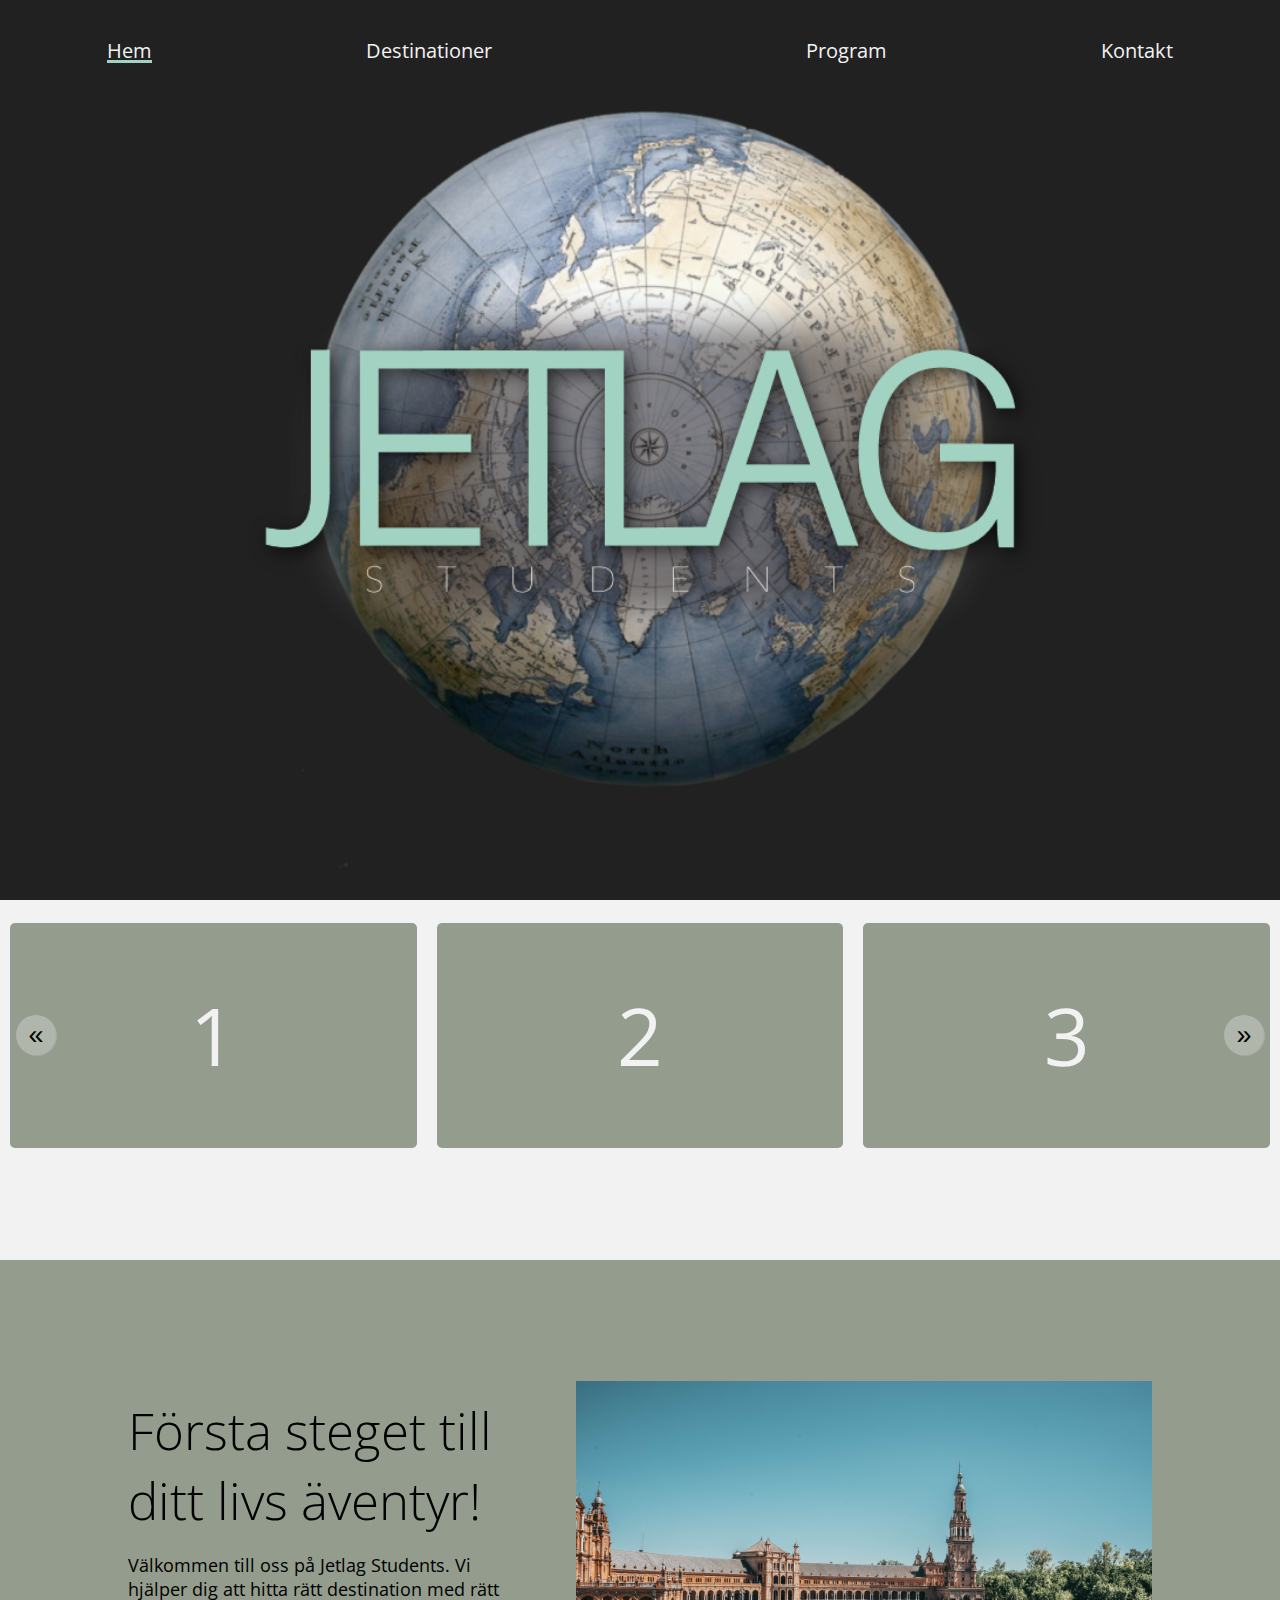
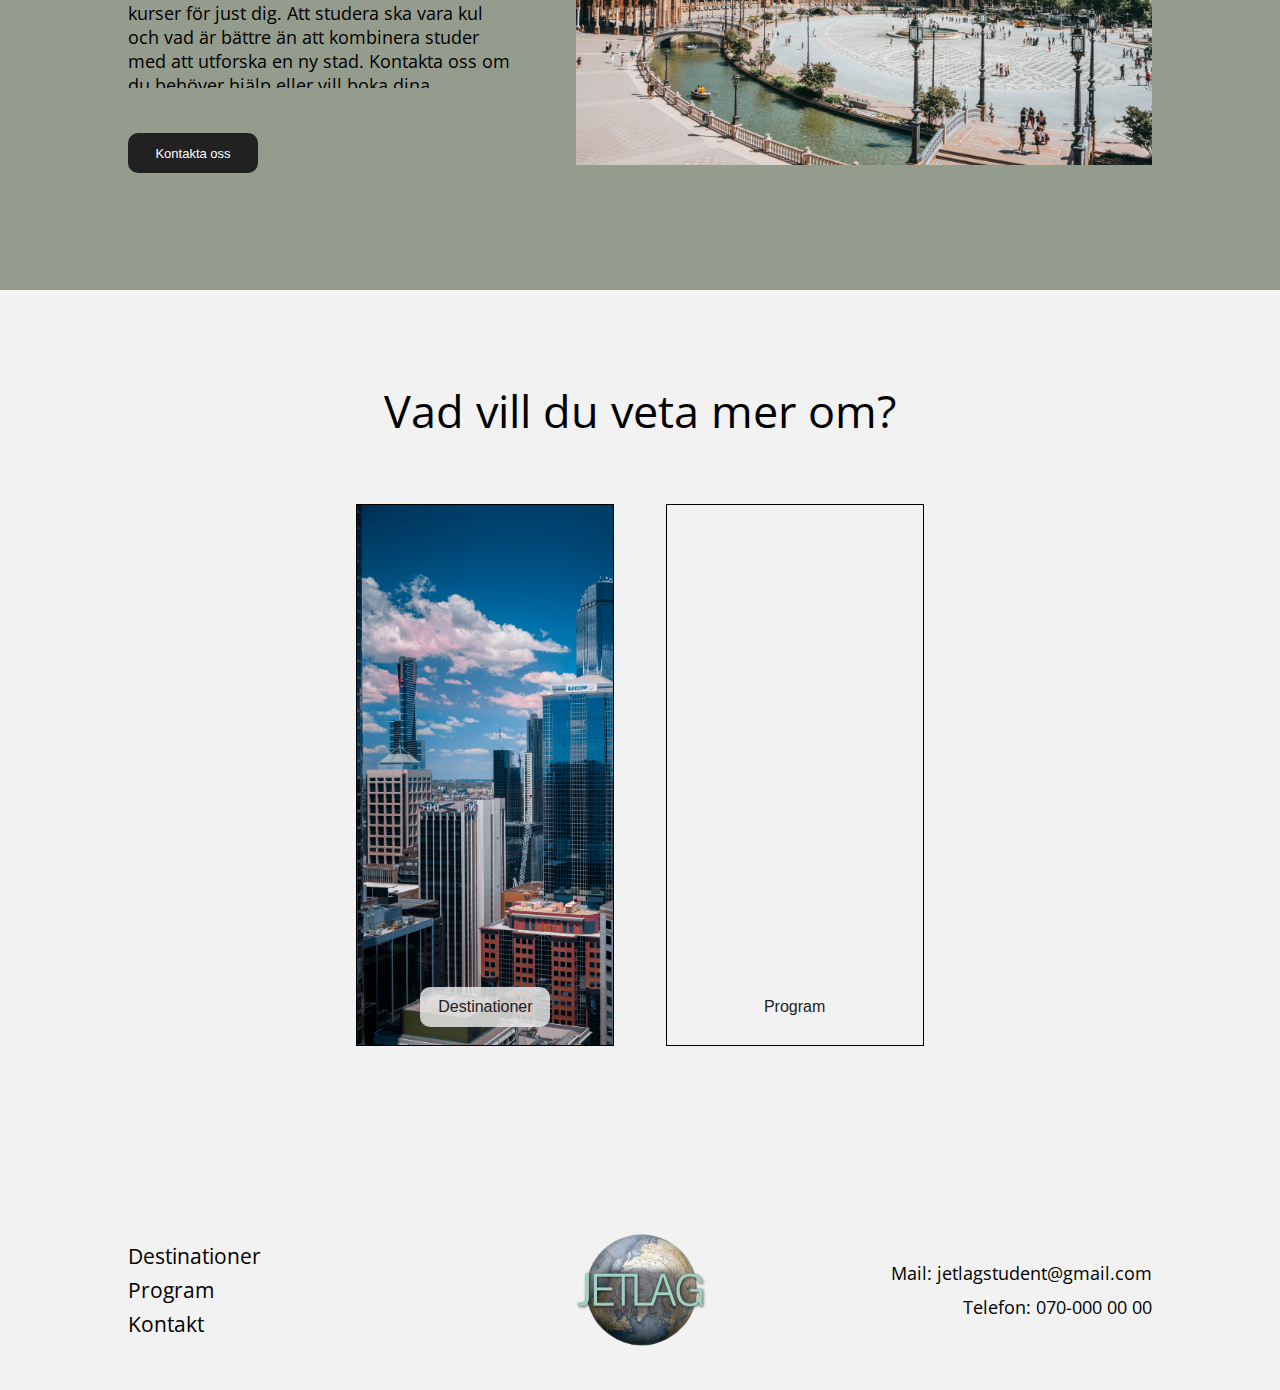
==== Kodstruktur/index.html @ 20ce4f60 "Nu börjar det likna något iaf, fortfarande igång med karusellen" ====
<!DOCTYPE html>
<html>
  <head>
    <meta charset="UTF-8" />
    <title>Jetlag Students</title>
    <link rel="stylesheet" href="css_files/base.css" />
    <link rel="stylesheet" href="css_files/home.css" />
    <link rel="preconnect" href="https://fonts.gstatic.com" />
    <link
      href="https://fonts.googleapis.com/css2?family=Open+Sans:wght@300&display=swap"
      rel="stylesheet"
    />
    <link rel="preconnect" href="https://fonts.gstatic.com" />
    <link
      href="https://fonts.googleapis.com/css2?family=Montserrat:wght@200&display=swap"
      rel="stylesheet"
    />
  </head>

  <body>
    <div class="topDiv">
      <nav>
        <a href id="homePage" ="index.html">Hem</a>
        <a href="destinations.html">Destinationer</a>
        <div id="navLogo">
          <img id="logoSmall" src="bilder/logosmall.png" alt="logo" />
        </div>
        <a href="programs.html">Program</a>
        <a href="contact.html">Kontakt</a>
      </nav>
      <div id="imgContainer">
        <img id="homePicture" src="bilder/logogreen-white-1.png" />
      </div>
    </div>

    <div id="homeStudents">
      <div class="carousel">
        <button class="button-prev">«</button>
        <div class="carousel-cell" id="firstCell"></div>
        <div class="carousel-cell" id="secondCell"></div>
        <div class="carousel-cell" id="thirdCell"></div>
        <div class="carousel-cell" id="fourthCell"></div>
        <div class="carousel-cell" id="fitfthCell"></div>
        <div class="carousel-cell" id="sixthCell"></div>
        <button class="button-next">»</button>
      </div>
    </div>

    <div id="homeContact">
      <div id="info">
        <h1 id="h1Info">Första steget till ditt livs äventyr!</h1>
        <p>
          Välkommen till oss på Jetlag Students. Vi hjälper dig att hitta rätt
          destination med rätt kurser för just dig. Att studera ska vara kul och
          vad är bättre än att kombinera studer med att utforska en ny stad.
          Kontakta oss om du behöver hjälp eller vill boka dina utladsstudier
        </p>
        <a href="contact.html">
          <button id="button">Kontakta oss</button>
        </a>
      </div>
      <div id="image">
        <img
          id="imageContact"
          src="bilder/joan-oger-oBprHcCwI2k-unsplash.jpg"
        />
      </div>
    </div>

    <div id="homeLinks">
      <hi id="h1Links">Vad vill du veta mer om?</hi>
      <div id="linkContainer">
        <div id="destinations">
          <a href="destinations.html">
            <button class="buttonLinks">Destinationer</button>
          </a>
        </div>
        <div id="programs">
          <a href="programs.html">
            <button class="buttonLinks">Program</button>
          </a>
        </div>
      </div>
    </div>

    <div id="footer">
      <div id="footerLink">
        <a class="aFooter" href="destinations.html">Destinationer</a>
        <a class="aFooter" href="programs.html">Program</a>
        <a class="aFooter" href="contact.html">Kontakt</a>
      </div>

      <div id="footerImage">
        <img id="logoSmallFotter" src="bilder/logosmall.png" alt="logosmall" />
      </div>

      <div id="footerInfo">
        <p class="pFooter">Mail: jetlagstudent@gmail.com</p>
        <p class="pFooter">Telefon: 070-000 00 00</p>
      </div>
    </div>

    <script src="js_files/database.js"></script>
    <script src="js_files/home.js"></script>
  </body>
</html>
---- Kodstruktur/css_files/base.css ----
html {
  margin: 0px;
}

body {
  height: 100vh;
  margin: 0;
  overflow: scoll;
  background-color: #f2f2f2;
}

.topDiv {
  height: 100vh;
  width: 100vw;
}

nav {
  width: 100%;
  display: flex;
  z-index: 10;
  height: 100px;
  position: absolute;
}

nav > a {
  text-decoration: none;
  flex-grow: 1;
  display: flex;
  justify-content: center;
  align-items: center;
  font-family: "Open Sans", sans-serif;
  font-size: 20px;
  color: #212121;
}
#logoSmall {
  height: 100px;
  width: 100px;
  background-size: cover;
  z-index: 10;
  margin: 0;
}

#logoSmallFotter {
  height: 150px;
  width: 150px;
  background-size: cover;
  z-index: 10;
}

#footer {
  width: 100vw;
  height: 200px;
  display: flex;
  align-items: center;
  justify-content: center;
  flex-direction: row;
}

#footer > div {
  height: 200px;
  width: 100%;
}

#footerLink {
  display: flex;
  flex-direction: column;
  justify-content: center;
  margin-left: 10vw;
}

.aFooter {
  text-decoration: none;
  color: black;
  font-size: 2.3vh;
  margin-top: 3px;
  margin-bottom: 3px;
}

#footerImage {
  display: flex;
  align-items: center;
  justify-content: center;
} 

#footerInfo {
  display: flex;
  flex-direction: column;
  justify-content: center;
  align-items: flex-end;
  margin-right: 10vw;
}

.pFooter {
  margin-bottom: 5px;
  margin-top: 5px;
}
---- Kodstruktur/css_files/home.css ----
body {
  margin: 0;
  font-family: "Open Sans", sans-serif;
}

#homePage {
  text-decoration: underline 3px #a3d2c2;
}
/* bilden */
.topDiv {
  background-color: #212121;
}

#homePicture {
  width: 100vw;
  height: 100vh;
  margin: 0;
  object-fit: contain;
}

#imgContainer {
  height: 100vh;
  width: 100vw;
  display: flex;
  justify-content: center;
  align-items: center;
}

/* studentkommentarer */
#homeStudents {
  box-sizing: border-box;
  height: 30vh;
  margin-bottom: 10vh;
  width: 100%;
}

/* länk till kontaktsidan */
#homeContact {
  width: 100%;
  height: 70vh;
  background-color: #949c8e;
  margin-top: 10vh;
  margin-bottom: 10vh;
  display: flex;
  align-items: center;
  flex-direction: row;
}

#info {
  margin-left: 10vw;
  margin-right: 5vw;
  max-width: 50vw;
  max-height: 40vh;
}

#h1Info {
  margin-top: 0;
  margin-bottom: 2vh;
  font-size: 4vw;
  font-weight: lighter;
  max-height: 25vh;
  overflow: hidden;
}

p {
  font-size: 2vh;
  overflow: scroll;
  max-height: 15vh;
  max-width: 50vw;
}

#button {
  background-color: #212121;
  color: white;
  height: 40px;
  width: 130px;
  font-size: small;
  border-radius: 10px 10px 10px 10px;
  margin-top: 3vh;
  border: none;
  cursor: pointer;
}

#imageContact {
  height: 50vh;
  width: 45vw;
  margin-right: 10vw;
}

img {
  object-fit: contain;
}

/* länk till destination och program sidorna */
#homeLinks {
  width: 100%;
  height: 80vh;
  display: flex;
  align-items: center;
  flex-direction: column;
  margin-bottom: 10vh;
}

#h1Links {
  font-size: 5vh;
  margin-bottom: 7vh;
}

#linkContainer {
  display: flex;
  flex-direction: row;
}

#destinations {
  height: 60vh;
  width: 20vw;
  border: 1px solid black;
  margin-right: 2vw;
  background-image: url("michael-lee-PUwNVrP7BLQ-unsplash.jpg");
  background-size: cover;
  background-repeat: no-repeat;
  display: flex;
  align-items: flex-end;
  justify-content: center;
}

#programs {
  height: 60vh;
  width: 20vw;
  border: 1px solid black;
  margin-left: 2vw;
  background-image: url("windows-v94mlgvsza4-unsplash.jpg");
  background-size: cover;
  background-repeat: no-repeat;
  display: flex;
  align-items: flex-end;
  justify-content: center;
}

.buttonLinks {
  background-color: rgba(241, 241, 241, 0.8);
  color: #212121;
  height: 40px;
  width: 130px;
  font-size: small;
  border-radius: 10px 10px 10px 10px;
  margin-top: 3vh;
  border: none;
  margin-bottom: 2vh;
  font-size: medium;
  cursor: pointer;
}

/* nav */
nav > a {
  color: #f2f2f2;
}

#logoSmall {
  display: none;
}

#navLogo {
  height: 100px;
  width: 100px;
}

.carousel {
  background: #f2f2f2;
  display: flex;
  height: 100%;
  width: 100%;
  justify-content: center;
  align-items: center;
}

.carousel-cell {
  width: 66%;
  height: 25vh;
  margin: 10px;
  background: #949c8e;
  border-radius: 5px;
  counter-increment: carousel-cell;
  display: flex;
  justify-content: center;
  align-items: center;
}

/* cell number */
.carousel-cell:before {
  display: block;
  text-align: center;
  content: counter(carousel-cell);
  line-height: 200px;
  font-size: 80px;
  color: #f2f2f2;
}

.flickity-page-dots {
  bottom: -40px;
}

#firstCell,
#secondCell,
#thirdCell {
}
#fourthCell,
#fitfthCell,
#sixthCell {
  display: none;
}

.button-prev,
.button-next {
  height: 40px;
  width: 40px;
  background-color: rgba(242, 242, 242, 0.3);
  border: none;
  font-size: 3vh;
  border-radius: 50%;
  box-shadow: 1px 1px rgba(242, 242, 242, 0.2);
  transition-property: all;
  transition-duration: 0.3s;
  transition-timing-function: ease-in;
}

.button-next {
  position: absolute;
  right: 1px;
  margin-right: 15px;
}

.button-prev {
  position: absolute;
  left: 1px;
  margin-left: 15px;
}

.button-prev:hover,
.button-next:hover {
  background-color: #f2f2f2;
  cursor: pointer;
  border: 1px #212121;
}
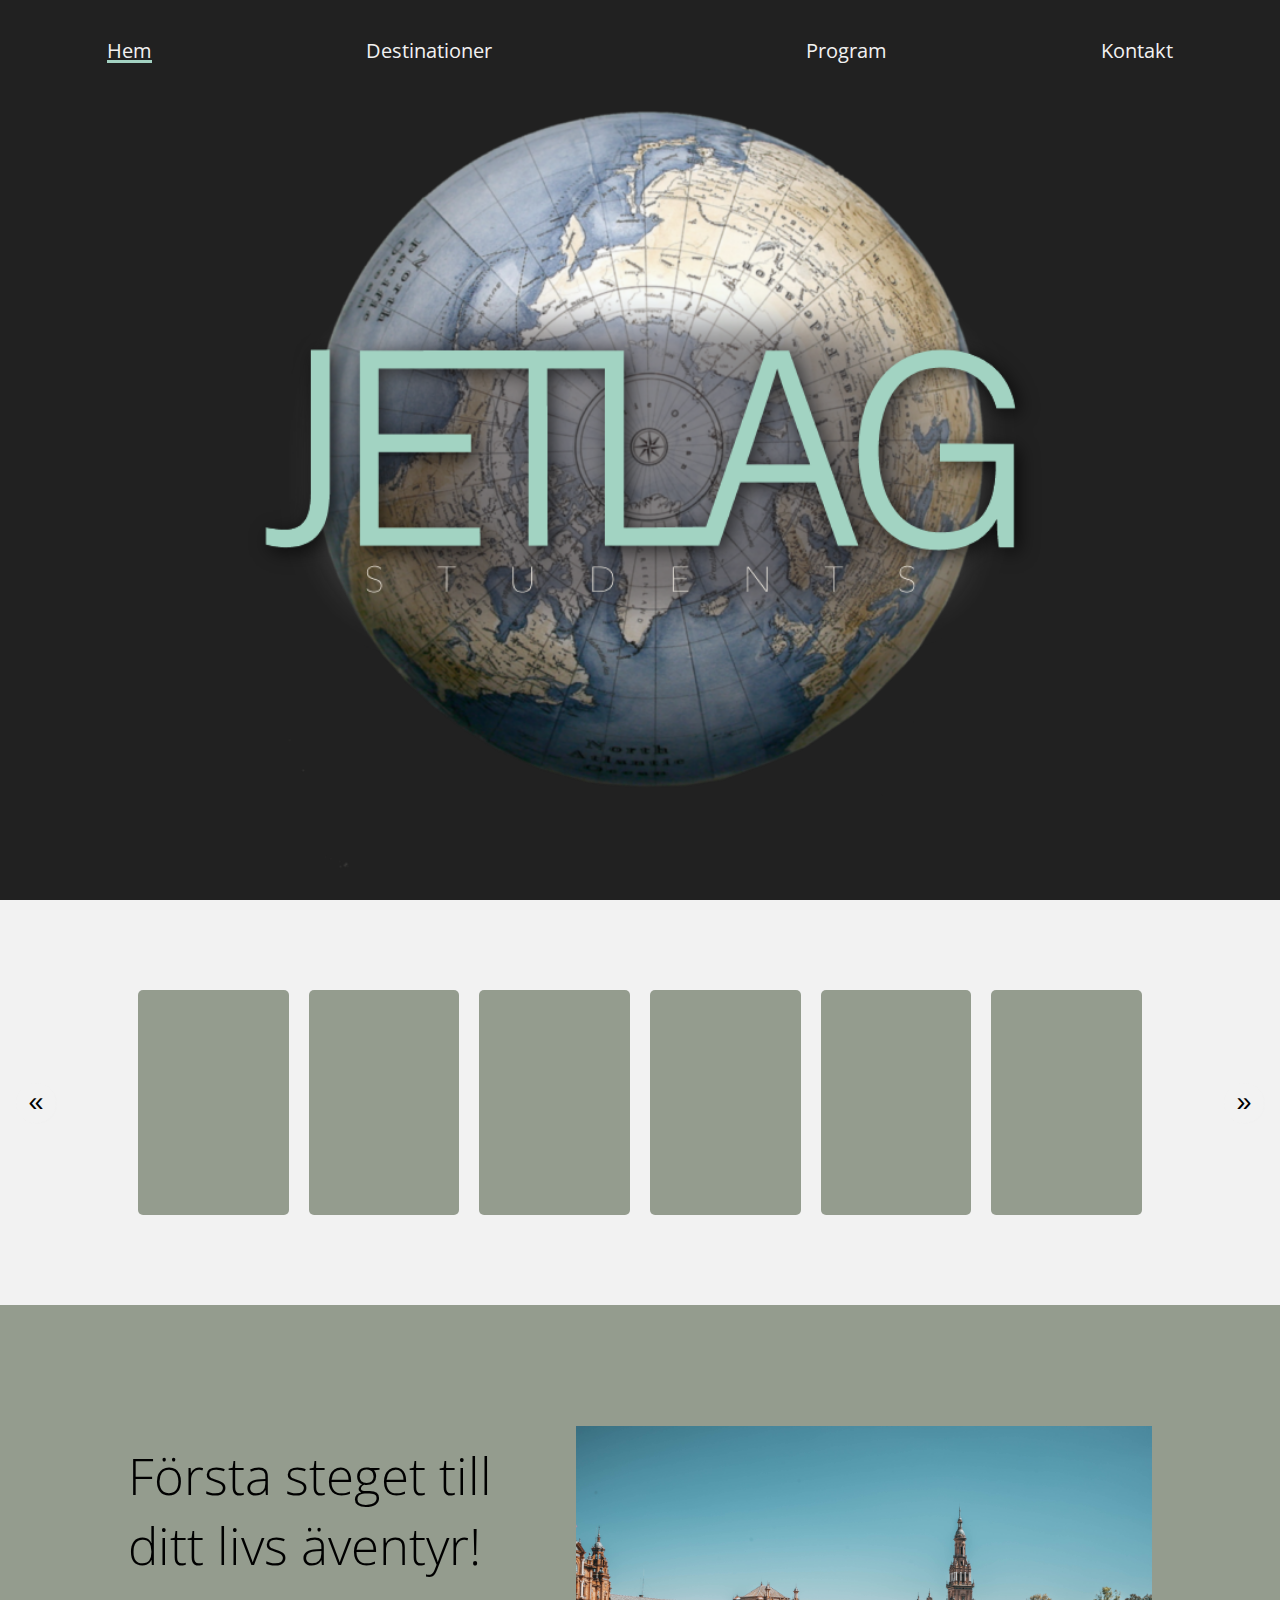
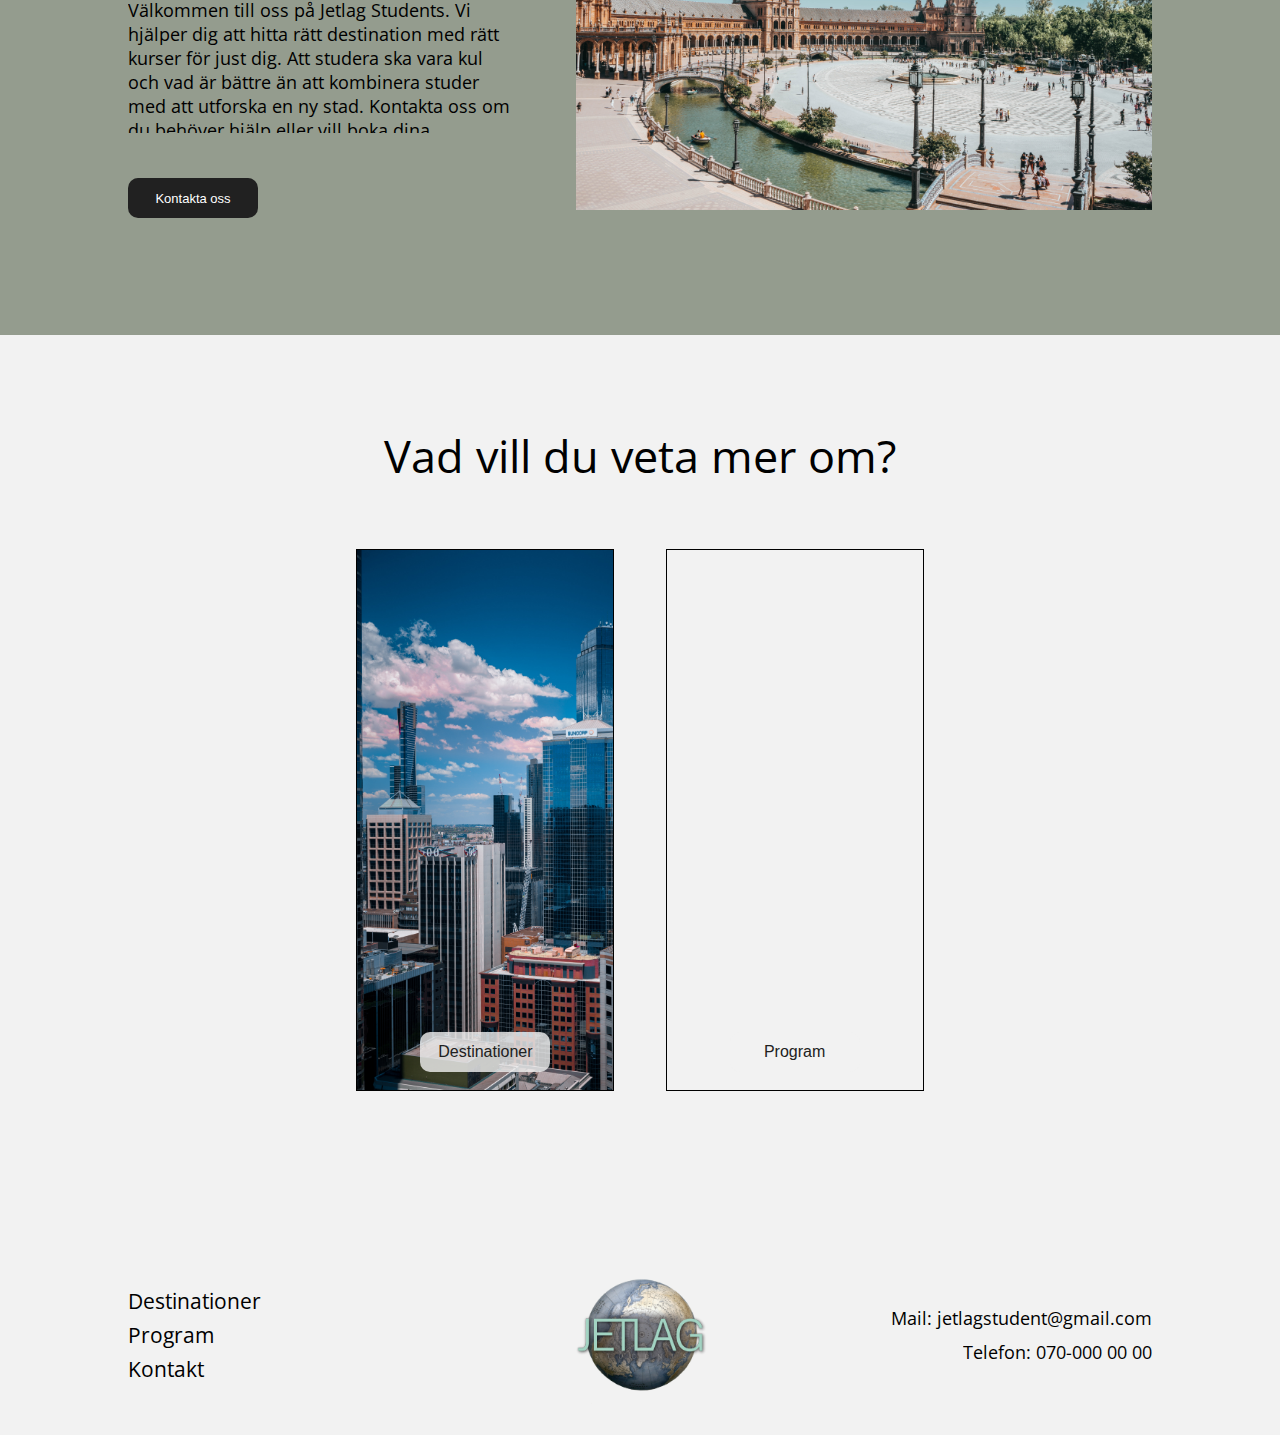
==== commit e170ea2e: "karusellen funkar nästan !!" ====
--- a/Kodstruktur/index.html
+++ b/Kodstruktur/index.html
@@ -1,106 +1,99 @@
 <!DOCTYPE html>
 <html>
-  <head>
-    <meta charset="UTF-8" />
-    <title>Jetlag Students</title>
-    <link rel="stylesheet" href="css_files/base.css" />
-    <link rel="stylesheet" href="css_files/home.css" />
-    <link rel="preconnect" href="https://fonts.gstatic.com" />
-    <link
-      href="https://fonts.googleapis.com/css2?family=Open+Sans:wght@300&display=swap"
-      rel="stylesheet"
-    />
-    <link rel="preconnect" href="https://fonts.gstatic.com" />
-    <link
-      href="https://fonts.googleapis.com/css2?family=Montserrat:wght@200&display=swap"
-      rel="stylesheet"
-    />
-  </head>
 
-  <body>
-    <div class="topDiv">
-      <nav>
-        <a href id="homePage" ="index.html">Hem</a>
-        <a href="destinations.html">Destinationer</a>
-        <div id="navLogo">
-          <img id="logoSmall" src="bilder/logosmall.png" alt="logo" />
-        </div>
-        <a href="programs.html">Program</a>
-        <a href="contact.html">Kontakt</a>
-      </nav>
-      <div id="imgContainer">
-        <img id="homePicture" src="bilder/logogreen-white-1.png" />
+<head>
+  <meta charset="UTF-8" />
+  <title>Jetlag Students</title>
+  <link rel="stylesheet" href="css_files/base.css" />
+  <link rel="stylesheet" href="css_files/home.css" />
+  <link rel="preconnect" href="https://fonts.gstatic.com" />
+  <link href="https://fonts.googleapis.com/css2?family=Open+Sans:wght@300&display=swap" rel="stylesheet" />
+  <link rel="preconnect" href="https://fonts.gstatic.com" />
+  <link href="https://fonts.googleapis.com/css2?family=Montserrat:wght@200&display=swap" rel="stylesheet" />
+</head>
+
+<body>
+  <div class="topDiv">
+    <nav>
+      <a href id="homePage"="index.html">Hem</a>
+      <a href="destinations.html">Destinationer</a>
+      <div id="navLogo">
+        <img id="logoSmall" src="bilder/logosmall.png" alt="logo" />
+      </div>
+      <a href="programs.html">Program</a>
+      <a href="contact.html">Kontakt</a>
+    </nav>
+    <div id="imgContainer">
+      <img id="homePicture" src="bilder/logogreen-white-1.png" />
+    </div>
+  </div>
+
+  <div id="homeStudents">
+    <button class="button-prev">«</button>
+    <div class="carousel">
+      <div class="carousel-cell" id="firstCell"></div>
+      <div class="carousel-cell" id="secondCell"></div>
+      <div class="carousel-cell" id="thirdCell"></div>
+      <div class="carousel-cell" id="fourthCell"></div>
+      <div class="carousel-cell" id="fitfthCell"></div>
+      <div class="carousel-cell" id="sixthCell"></div>
+    </div>
+    <button class="button-next">»</button>
+  </div>
+
+  <div id="homeContact">
+    <div id="info">
+      <h1 id="h1Info">Första steget till ditt livs äventyr!</h1>
+      <p>
+        Välkommen till oss på Jetlag Students. Vi hjälper dig att hitta rätt
+        destination med rätt kurser för just dig. Att studera ska vara kul och
+        vad är bättre än att kombinera studer med att utforska en ny stad.
+        Kontakta oss om du behöver hjälp eller vill boka dina utladsstudier
+      </p>
+      <a href="contact.html">
+        <button id="button">Kontakta oss</button>
+      </a>
+    </div>
+    <div id="image">
+      <img id="imageContact" src="bilder/joan-oger-oBprHcCwI2k-unsplash.jpg" />
+    </div>
+  </div>
+
+  <div id="homeLinks">
+    <hi id="h1Links">Vad vill du veta mer om?</hi>
+    <div id="linkContainer">
+      <div id="destinations">
+        <a href="destinations.html">
+          <button class="buttonLinks">Destinationer</button>
+        </a>
+      </div>
+      <div id="programs">
+        <a href="programs.html">
+          <button class="buttonLinks">Program</button>
+        </a>
       </div>
     </div>
+  </div>
 
-    <div id="homeStudents">
-      <div class="carousel">
-        <button class="button-prev">«</button>
-        <div class="carousel-cell" id="firstCell"></div>
-        <div class="carousel-cell" id="secondCell"></div>
-        <div class="carousel-cell" id="thirdCell"></div>
-        <div class="carousel-cell" id="fourthCell"></div>
-        <div class="carousel-cell" id="fitfthCell"></div>
-        <div class="carousel-cell" id="sixthCell"></div>
-        <button class="button-next">»</button>
-      </div>
+  <div id="footer">
+    <div id="footerLink">
+      <a class="aFooter" href="destinations.html">Destinationer</a>
+      <a class="aFooter" href="programs.html">Program</a>
+      <a class="aFooter" href="contact.html">Kontakt</a>
     </div>
 
-    <div id="homeContact">
-      <div id="info">
-        <h1 id="h1Info">Första steget till ditt livs äventyr!</h1>
-        <p>
-          Välkommen till oss på Jetlag Students. Vi hjälper dig att hitta rätt
-          destination med rätt kurser för just dig. Att studera ska vara kul och
-          vad är bättre än att kombinera studer med att utforska en ny stad.
-          Kontakta oss om du behöver hjälp eller vill boka dina utladsstudier
-        </p>
-        <a href="contact.html">
-          <button id="button">Kontakta oss</button>
-        </a>
-      </div>
-      <div id="image">
-        <img
-          id="imageContact"
-          src="bilder/joan-oger-oBprHcCwI2k-unsplash.jpg"
-        />
-      </div>
+    <div id="footerImage">
+      <img id="logoSmallFotter" src="bilder/logosmall.png" alt="logosmall" />
     </div>
 
-    <div id="homeLinks">
-      <hi id="h1Links">Vad vill du veta mer om?</hi>
-      <div id="linkContainer">
-        <div id="destinations">
-          <a href="destinations.html">
-            <button class="buttonLinks">Destinationer</button>
-          </a>
-        </div>
-        <div id="programs">
-          <a href="programs.html">
-            <button class="buttonLinks">Program</button>
-          </a>
-        </div>
-      </div>
+    <div id="footerInfo">
+      <p class="pFooter">Mail: jetlagstudent@gmail.com</p>
+      <p class="pFooter">Telefon: 070-000 00 00</p>
     </div>
+  </div>
 
-    <div id="footer">
-      <div id="footerLink">
-        <a class="aFooter" href="destinations.html">Destinationer</a>
-        <a class="aFooter" href="programs.html">Program</a>
-        <a class="aFooter" href="contact.html">Kontakt</a>
-      </div>
+  <script src="js_files/database.js"></script>
+  <script src="js_files/home.js"></script>
+</body>
 
-      <div id="footerImage">
-        <img id="logoSmallFotter" src="bilder/logosmall.png" alt="logosmall" />
-      </div>
-
-      <div id="footerInfo">
-        <p class="pFooter">Mail: jetlagstudent@gmail.com</p>
-        <p class="pFooter">Telefon: 070-000 00 00</p>
-      </div>
-    </div>
-
-    <script src="js_files/database.js"></script>
-    <script src="js_files/home.js"></script>
-  </body>
-</html>
+</html>--- a/Kodstruktur/css_files/home.css
+++ b/Kodstruktur/css_files/home.css
@@ -24,14 +24,6 @@
   display: flex;
   justify-content: center;
   align-items: center;
-}
-
-/* studentkommentarer */
-#homeStudents {
-  box-sizing: border-box;
-  height: 30vh;
-  margin-bottom: 10vh;
-  width: 100%;
 }
 
 /* länk till kontaktsidan */
@@ -165,11 +157,24 @@
   width: 100px;
 }
 
+/* studentkommentarer */
+#homeStudents {
+  box-sizing: border-box;
+  width: 80%;
+  margin: auto;
+  display: flex;
+  justify-content: center;
+  align-items: center;
+  overflow: hidden;
+  margin-top: 10vh;
+}
+/*karusellen*/
+
 .carousel {
   background: #f2f2f2;
   display: flex;
-  height: 100%;
-  width: 100%;
+  height: 25vh;
+  width: 100vw;
   justify-content: center;
   align-items: center;
 }
@@ -186,19 +191,7 @@
   align-items: center;
 }
 
-/* cell number */
-.carousel-cell:before {
-  display: block;
-  text-align: center;
-  content: counter(carousel-cell);
-  line-height: 200px;
-  font-size: 80px;
-  color: #f2f2f2;
-}
-
-.flickity-page-dots {
-  bottom: -40px;
-}
+/* buttons karusellen */
 
 #firstCell,
 #secondCell,
@@ -207,7 +200,6 @@
 #fourthCell,
 #fitfthCell,
 #sixthCell {
-  display: none;
 }
 
 .button-prev,
@@ -222,6 +214,7 @@
   transition-property: all;
   transition-duration: 0.3s;
   transition-timing-function: ease-in;
+  z-index: 10;
 }
 
 .button-next {
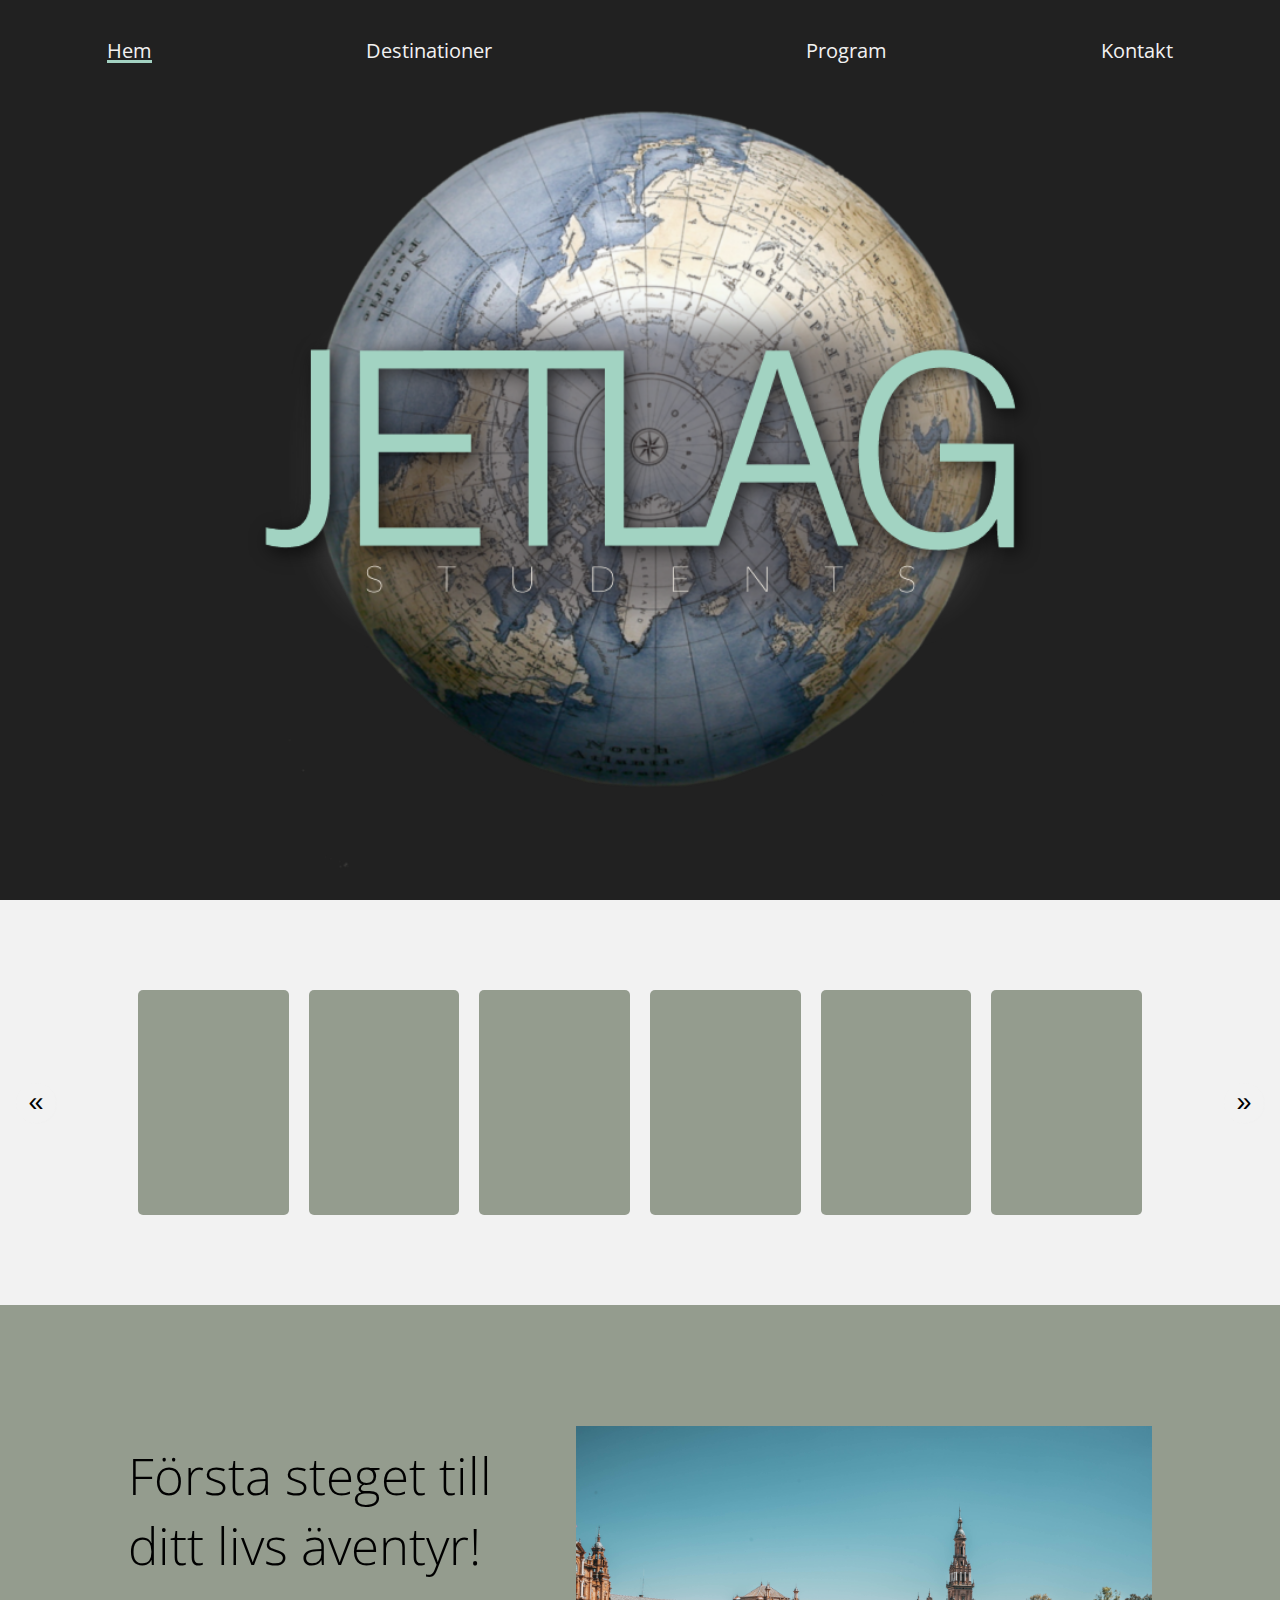
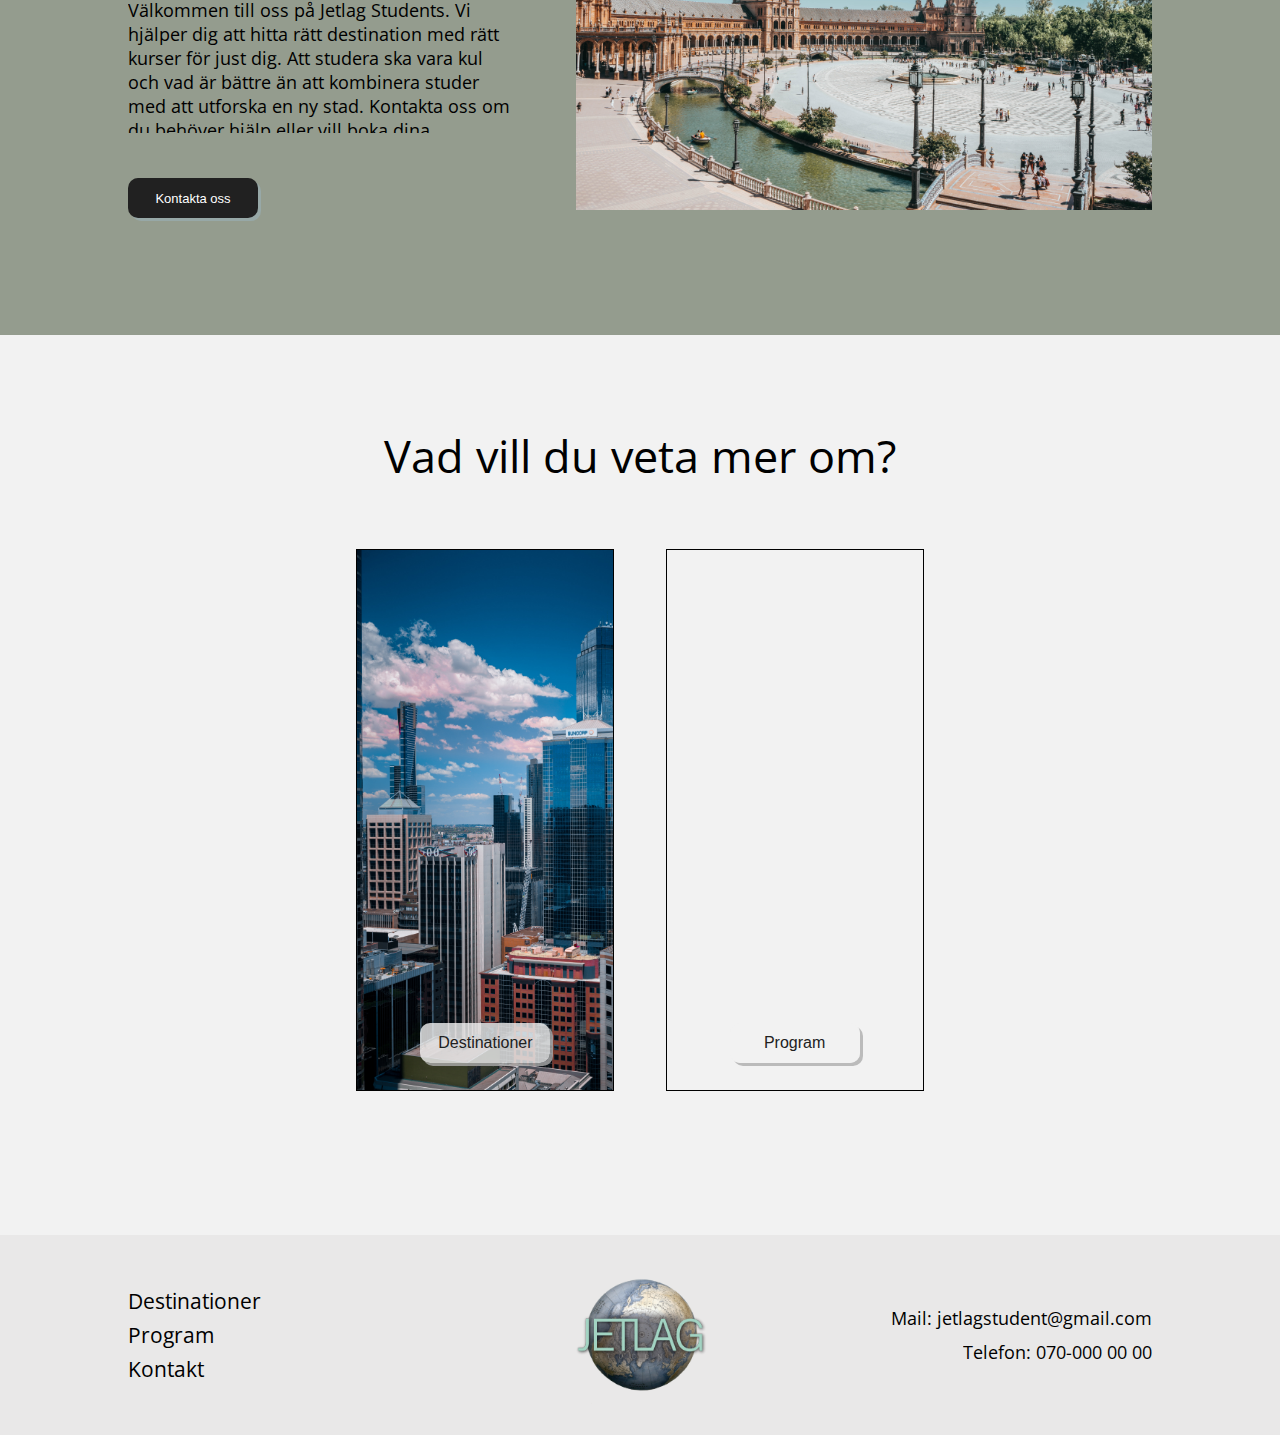
==== commit 24eaba1c: "länkat google maps till kartan, länkat kontakta oss till en fiktiv email" ====
--- a/Kodstruktur/index.html
+++ b/Kodstruktur/index.html
@@ -32,14 +32,16 @@
     <button class="button-prev">«</button>
     <div class="carousel">
       <div class="carousel-cell" id="firstCell"></div>
-      <div class="carousel-cell" id="secondCell"></div>
-      <div class="carousel-cell" id="thirdCell"></div>
-      <div class="carousel-cell" id="fourthCell"></div>
-      <div class="carousel-cell" id="fitfthCell"></div>
+      <div class="carousel-cell"></div>
+      <div class="carousel-cell"></div>
+      <div class="carousel-cell"></div>
+      <div class="carousel-cell"></div>
       <div class="carousel-cell" id="sixthCell"></div>
     </div>
     <button class="button-next">»</button>
   </div>
+
+
 
   <div id="homeContact">
     <div id="info">
@@ -94,6 +96,7 @@
 
   <script src="js_files/database.js"></script>
   <script src="js_files/home.js"></script>
+  <script src="js_files/commentsProgramme.js"></script>
 </body>
 
 </html>--- a/Kodstruktur/css_files/base.css
+++ b/Kodstruktur/css_files/base.css
@@ -54,6 +54,7 @@
   align-items: center;
   justify-content: center;
   flex-direction: row;
+  background-color: #e9e8e8;
 }
 
 #footer > div {
--- a/Kodstruktur/css_files/home.css
+++ b/Kodstruktur/css_files/home.css
@@ -71,6 +71,18 @@
   margin-top: 3vh;
   border: none;
   cursor: pointer;
+  box-shadow: 3px 3px #97a8a7;
+  transition-property: all;
+  transition-duration: 0.5s;
+}
+
+#button:hover {
+  cursor: pointer;
+  background-color: #a3d2c2;
+}
+
+#button:active {
+  background-color: #feca7d;
 }
 
 #imageContact {
@@ -134,13 +146,25 @@
   color: #212121;
   height: 40px;
   width: 130px;
-  font-size: small;
   border-radius: 10px 10px 10px 10px;
   margin-top: 3vh;
   border: none;
-  margin-bottom: 2vh;
+  margin-bottom: 3vh;
   font-size: medium;
   cursor: pointer;
+  box-shadow: 3px 3px rgba(173, 172, 172, 0.8);
+  transition-property: all;
+  transition-duration: 0.5s;
+}
+
+
+.buttonLinks:hover {
+  cursor: pointer;
+  background-color: #feca7d;
+}
+
+.buttonLinks:active {
+  background-color: #a3d2c2;
 }
 
 /* nav */
@@ -235,3 +259,5 @@
   cursor: pointer;
   border: 1px #212121;
 }
+
+
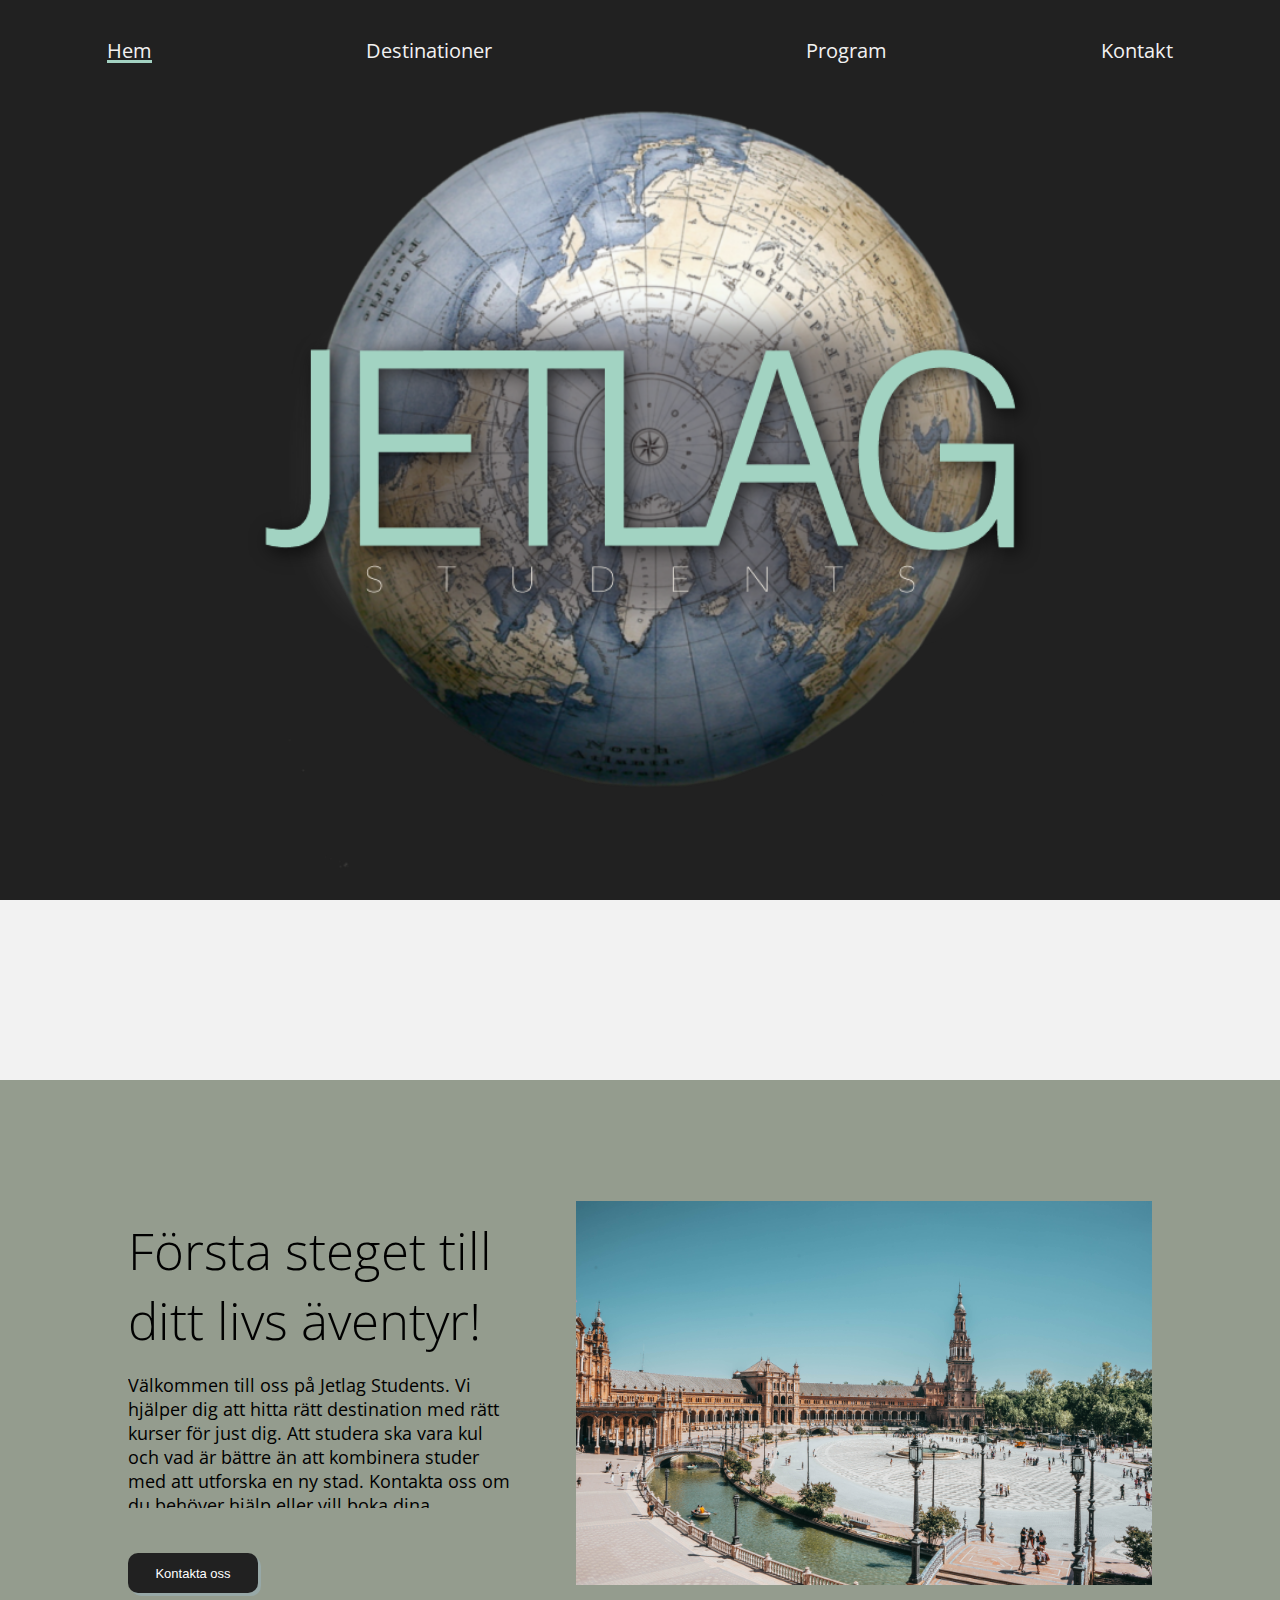
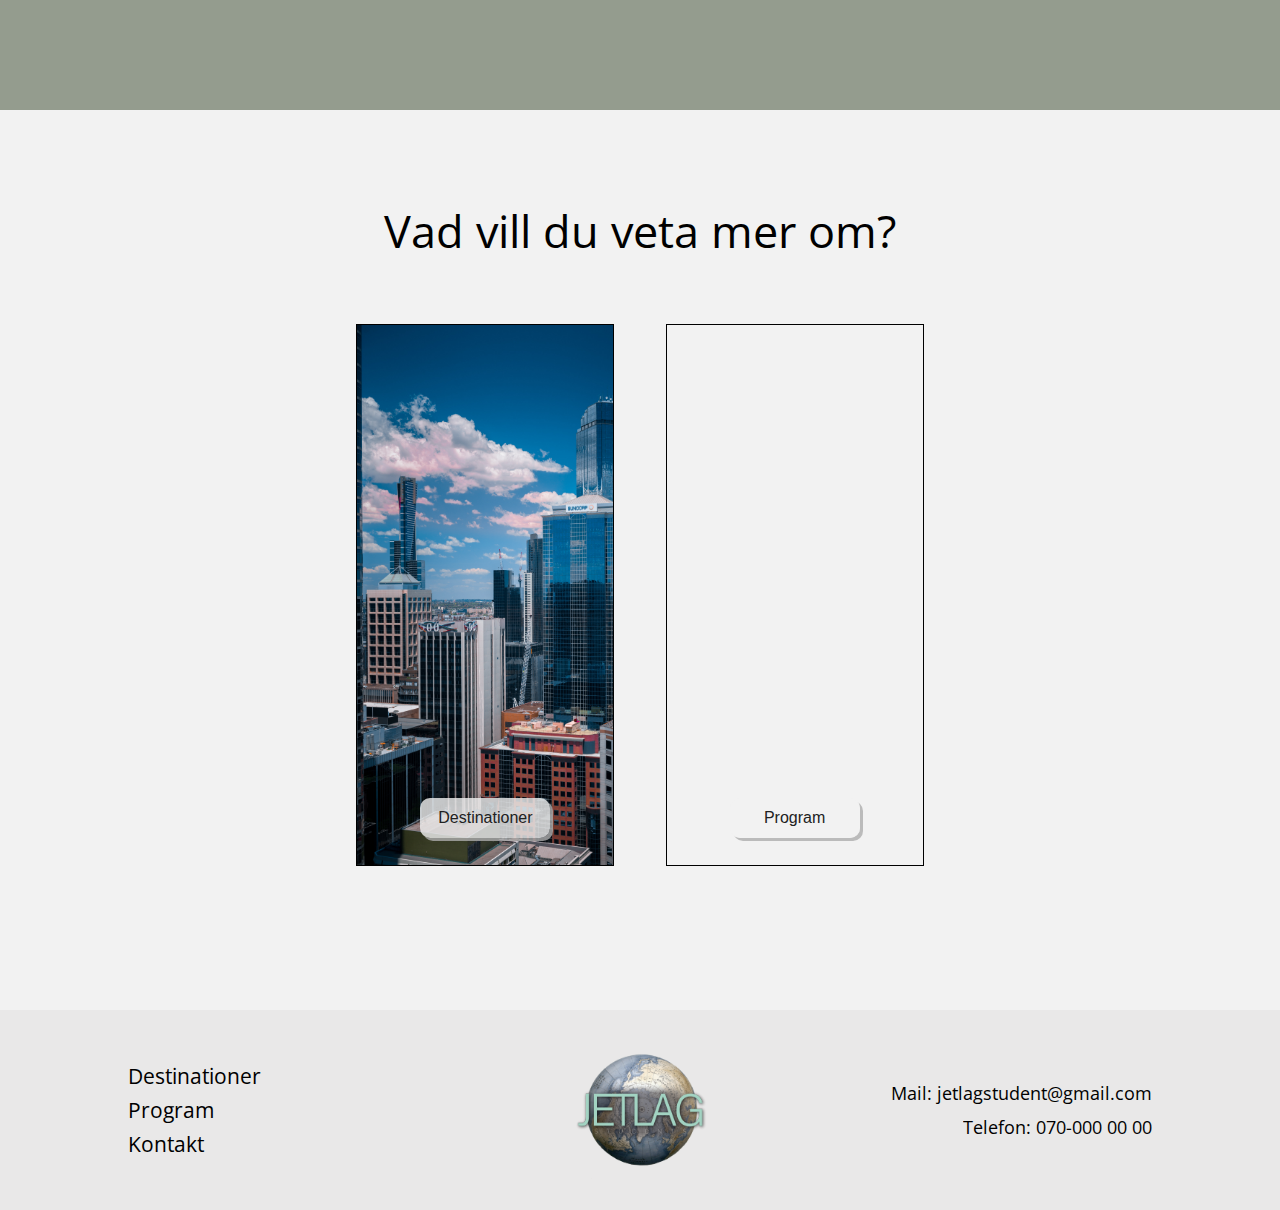
==== commit 5d549e80: "Comments random working" ====
--- a/Kodstruktur/index.html
+++ b/Kodstruktur/index.html
@@ -29,16 +29,7 @@
   </div>
 
   <div id="homeStudents">
-    <button class="button-prev">«</button>
-    <div class="carousel">
-      <div class="carousel-cell" id="firstCell"></div>
-      <div class="carousel-cell"></div>
-      <div class="carousel-cell"></div>
-      <div class="carousel-cell"></div>
-      <div class="carousel-cell"></div>
-      <div class="carousel-cell" id="sixthCell"></div>
-    </div>
-    <button class="button-next">»</button>
+
   </div>
 
 
@@ -94,9 +85,9 @@
     </div>
   </div>
 
+  <script src="js_files/commentsProgramme.js"></script>
   <script src="js_files/database.js"></script>
   <script src="js_files/home.js"></script>
-  <script src="js_files/commentsProgramme.js"></script>
 </body>
 
 </html>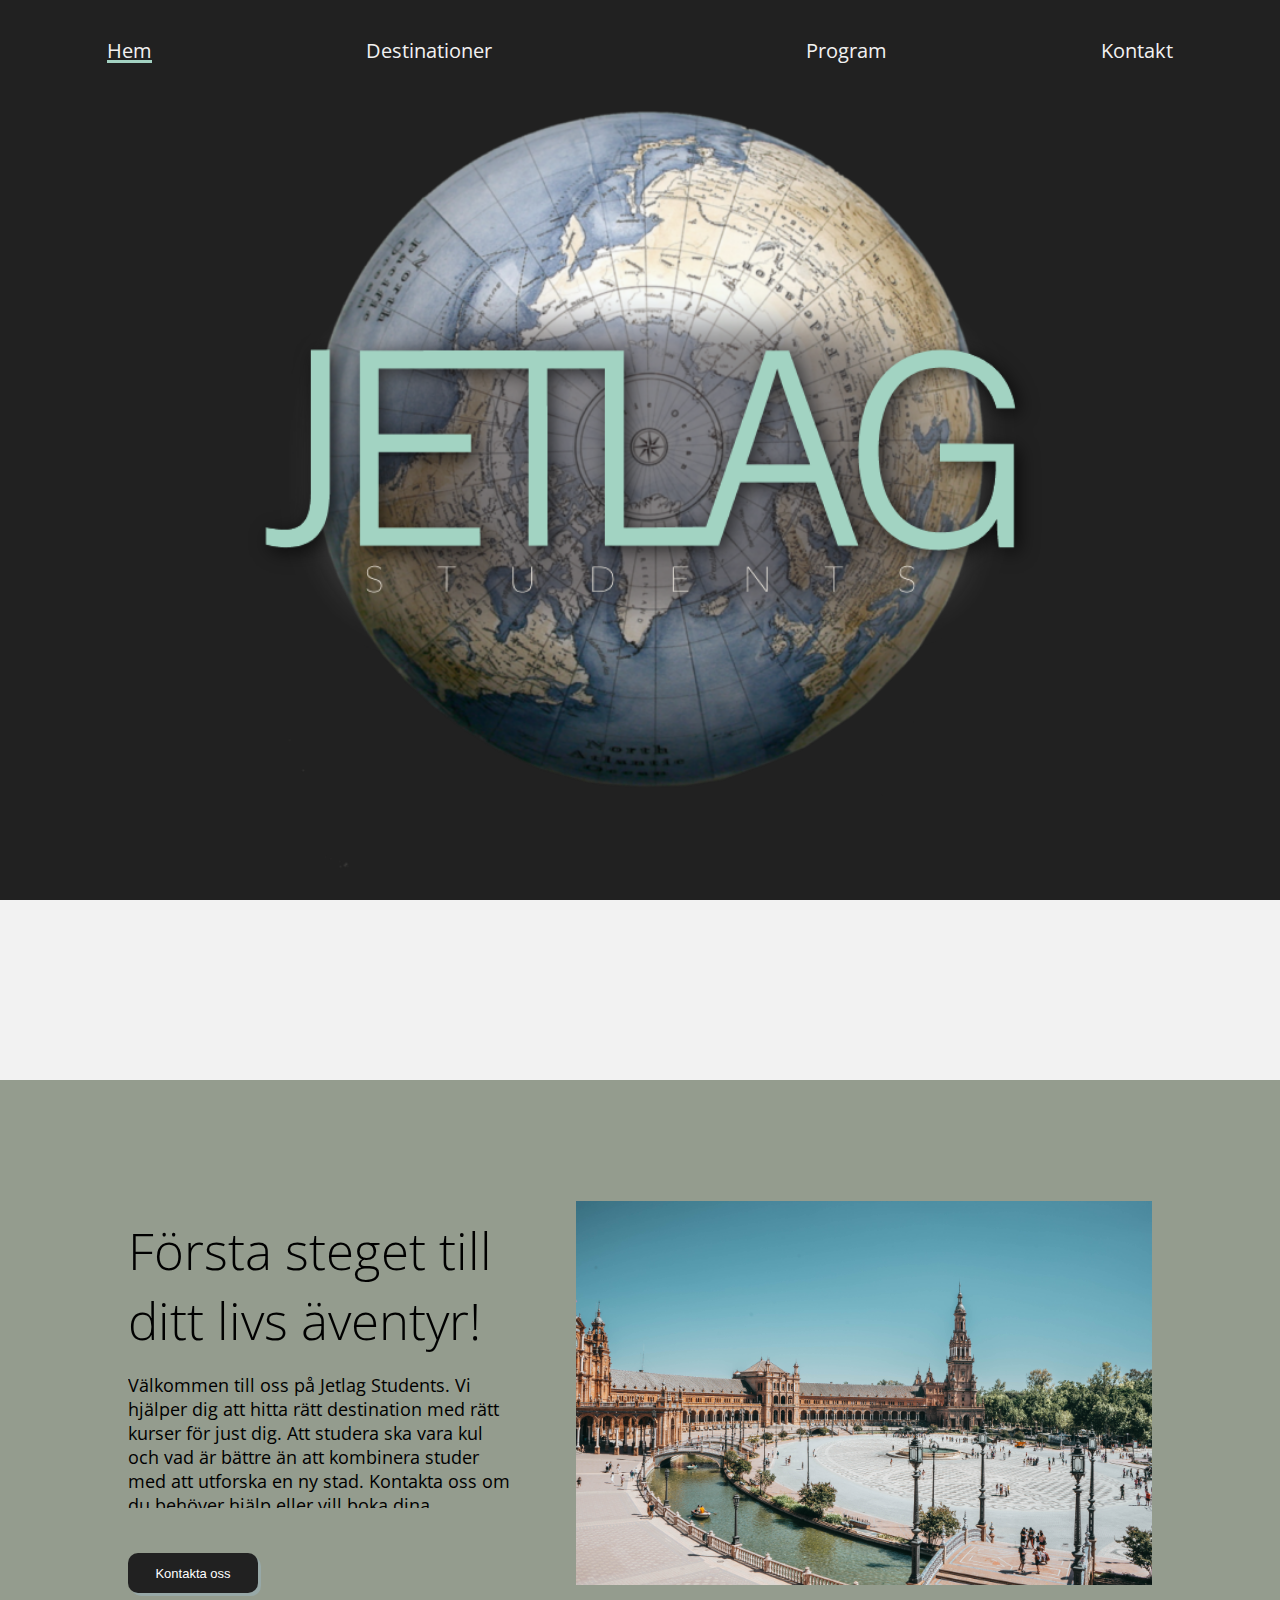
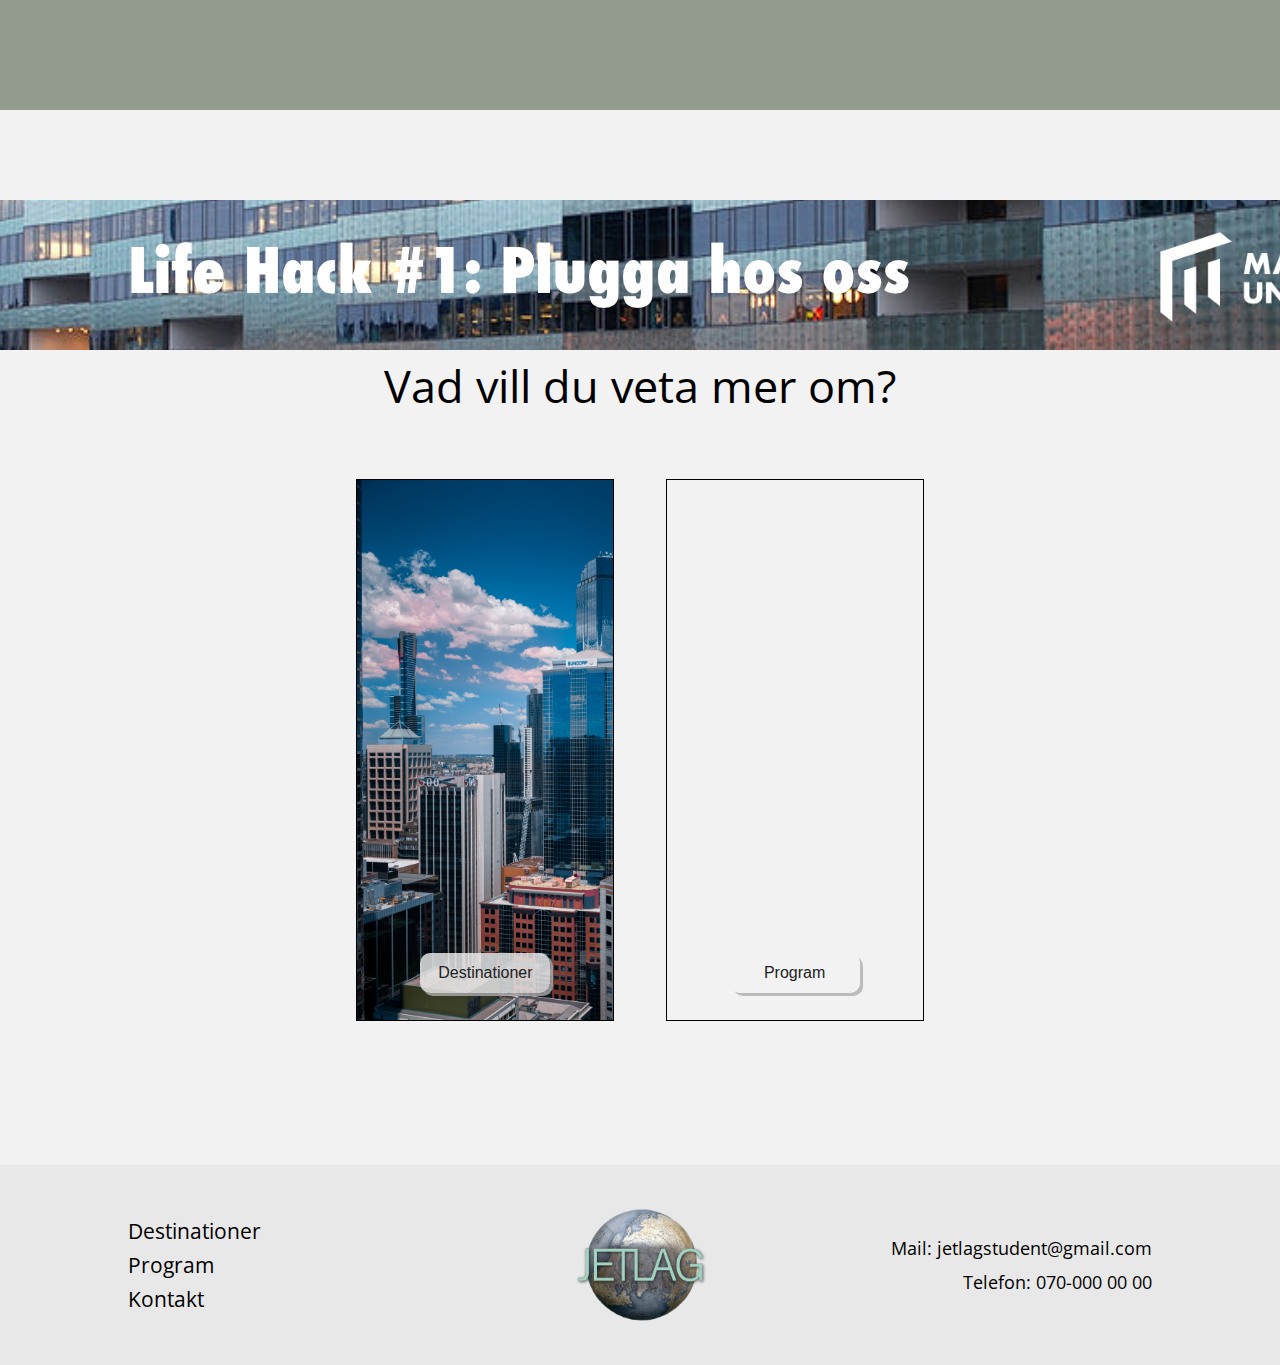
==== commit f73bc31f: "lagt till alla ads" ====
--- a/Kodstruktur/index.html
+++ b/Kodstruktur/index.html
@@ -28,6 +28,7 @@
     </div>
   </div>
 
+
   <div id="homeStudents">
 
   </div>
@@ -47,10 +48,12 @@
         <button id="button">Kontakta oss</button>
       </a>
     </div>
+
     <div id="image">
       <img id="imageContact" src="bilder/joan-oger-oBprHcCwI2k-unsplash.jpg" />
     </div>
   </div>
+  <img id="adLong" src="Annonser/annons_horizontell.jpg" alt="annons" />
 
   <div id="homeLinks">
     <hi id="h1Links">Vad vill du veta mer om?</hi>
--- a/Kodstruktur/css_files/home.css
+++ b/Kodstruktur/css_files/home.css
@@ -184,35 +184,62 @@
 /* studentkommentarer */
 #homeStudents {
   box-sizing: border-box;
-  width: 80%;
-  margin: auto;
+  width: 90%;
   display: flex;
   justify-content: center;
   align-items: center;
   overflow: hidden;
   margin-top: 10vh;
+  margin-left: 5vw;
+  margin-right: 5vw;
 }
 /*karusellen*/
 
 .carousel {
   background: #f2f2f2;
-  display: flex;
   height: 25vh;
   width: 100vw;
-  justify-content: center;
-  align-items: center;
-}
-
+
+}
 .carousel-cell {
   width: 66%;
   height: 25vh;
   margin: 10px;
   background: #949c8e;
   border-radius: 5px;
-  counter-increment: carousel-cell;
-  display: flex;
-  justify-content: center;
-  align-items: center;
+  display: flex;
+  justify-content: center;
+  align-items: center;
+  overflow: scroll;
+ 
+}
+
+.carousel-cell > h1{
+  position: absolute;
+  top: 109vh;
+  font-size: 27px;  
+  padding: 4px;
+  
+}
+.carousel-cell > p{
+    display: flex;
+    justify-content: center;
+    align-items: center;
+    height: 90%;
+    width: 100%;
+    margin-top: 4vh;
+   font-style: italic;
+    overflow-y: scroll;
+   margin-right: 10px;
+   margin-left: 10px;
+}
+
+#homeStudents > h1{
+  position: absolute;
+  top: 97vh;
+  margin-bottom: 1vh;
+  font-size: 6vh;
+  font-weight: bolder;
 }
 
 /* buttons karusellen */
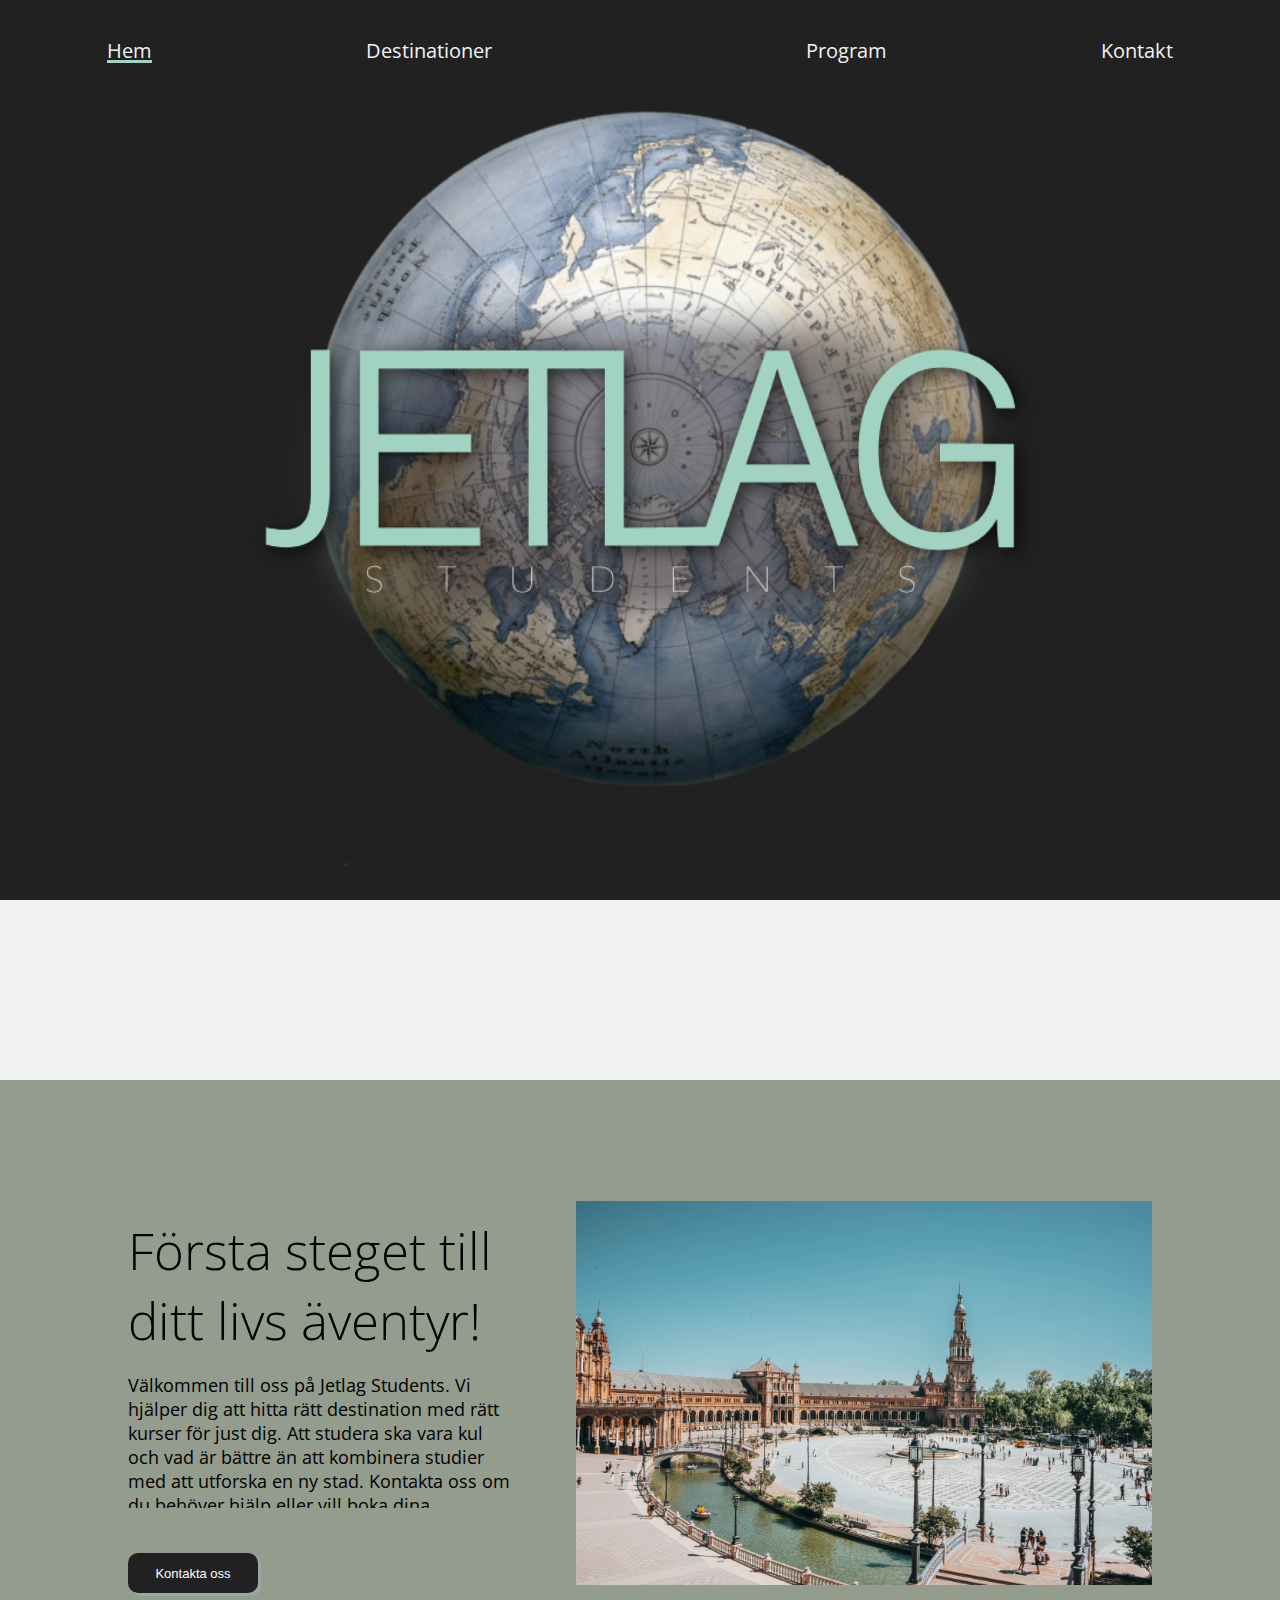
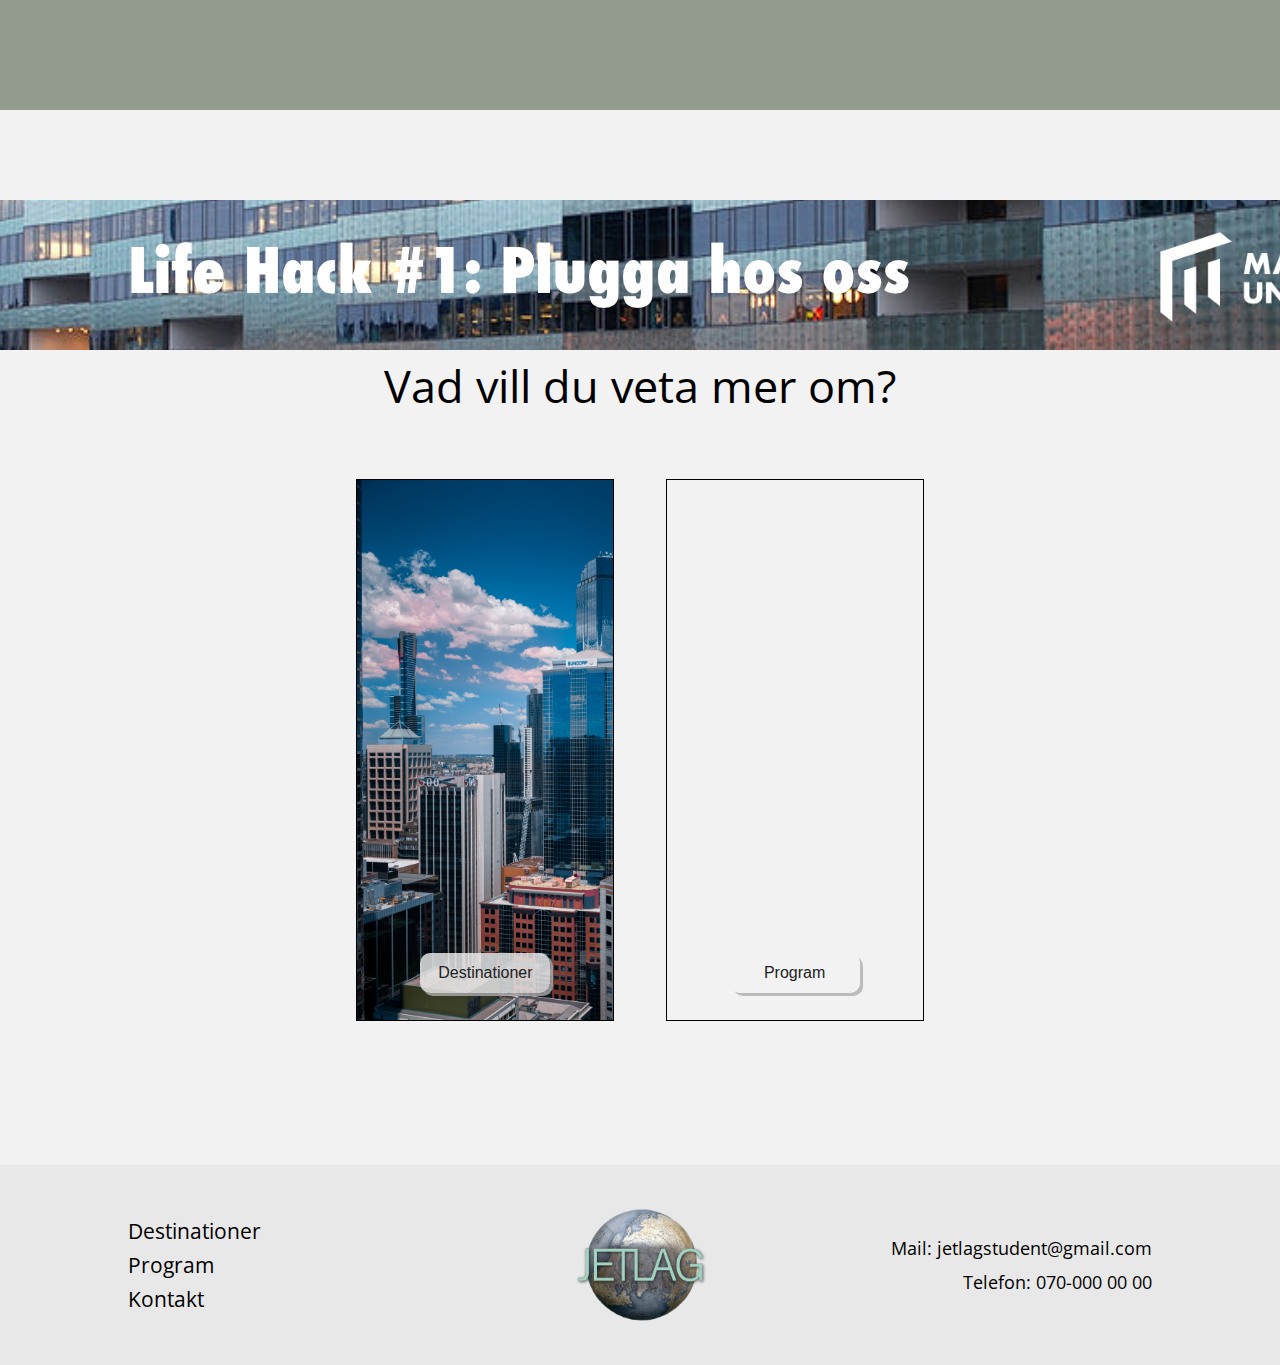
==== commit b2f7a529: "fix" ====
--- a/Kodstruktur/index.html
+++ b/Kodstruktur/index.html
@@ -41,8 +41,8 @@
       <p>
         Välkommen till oss på Jetlag Students. Vi hjälper dig att hitta rätt
         destination med rätt kurser för just dig. Att studera ska vara kul och
-        vad är bättre än att kombinera studer med att utforska en ny stad.
-        Kontakta oss om du behöver hjälp eller vill boka dina utladsstudier
+        vad är bättre än att kombinera studier med att utforska en ny stad.
+        Kontakta oss om du behöver hjälp eller vill boka dina utlandsstudier.
       </p>
       <a href="contact.html">
         <button id="button">Kontakta oss</button>
--- a/Kodstruktur/css_files/home.css
+++ b/Kodstruktur/css_files/home.css
@@ -1,6 +1,7 @@
 body {
   margin: 0;
   font-family: "Open Sans", sans-serif;
+  overflow-x: hidden;
 }
 
 #homePage {
